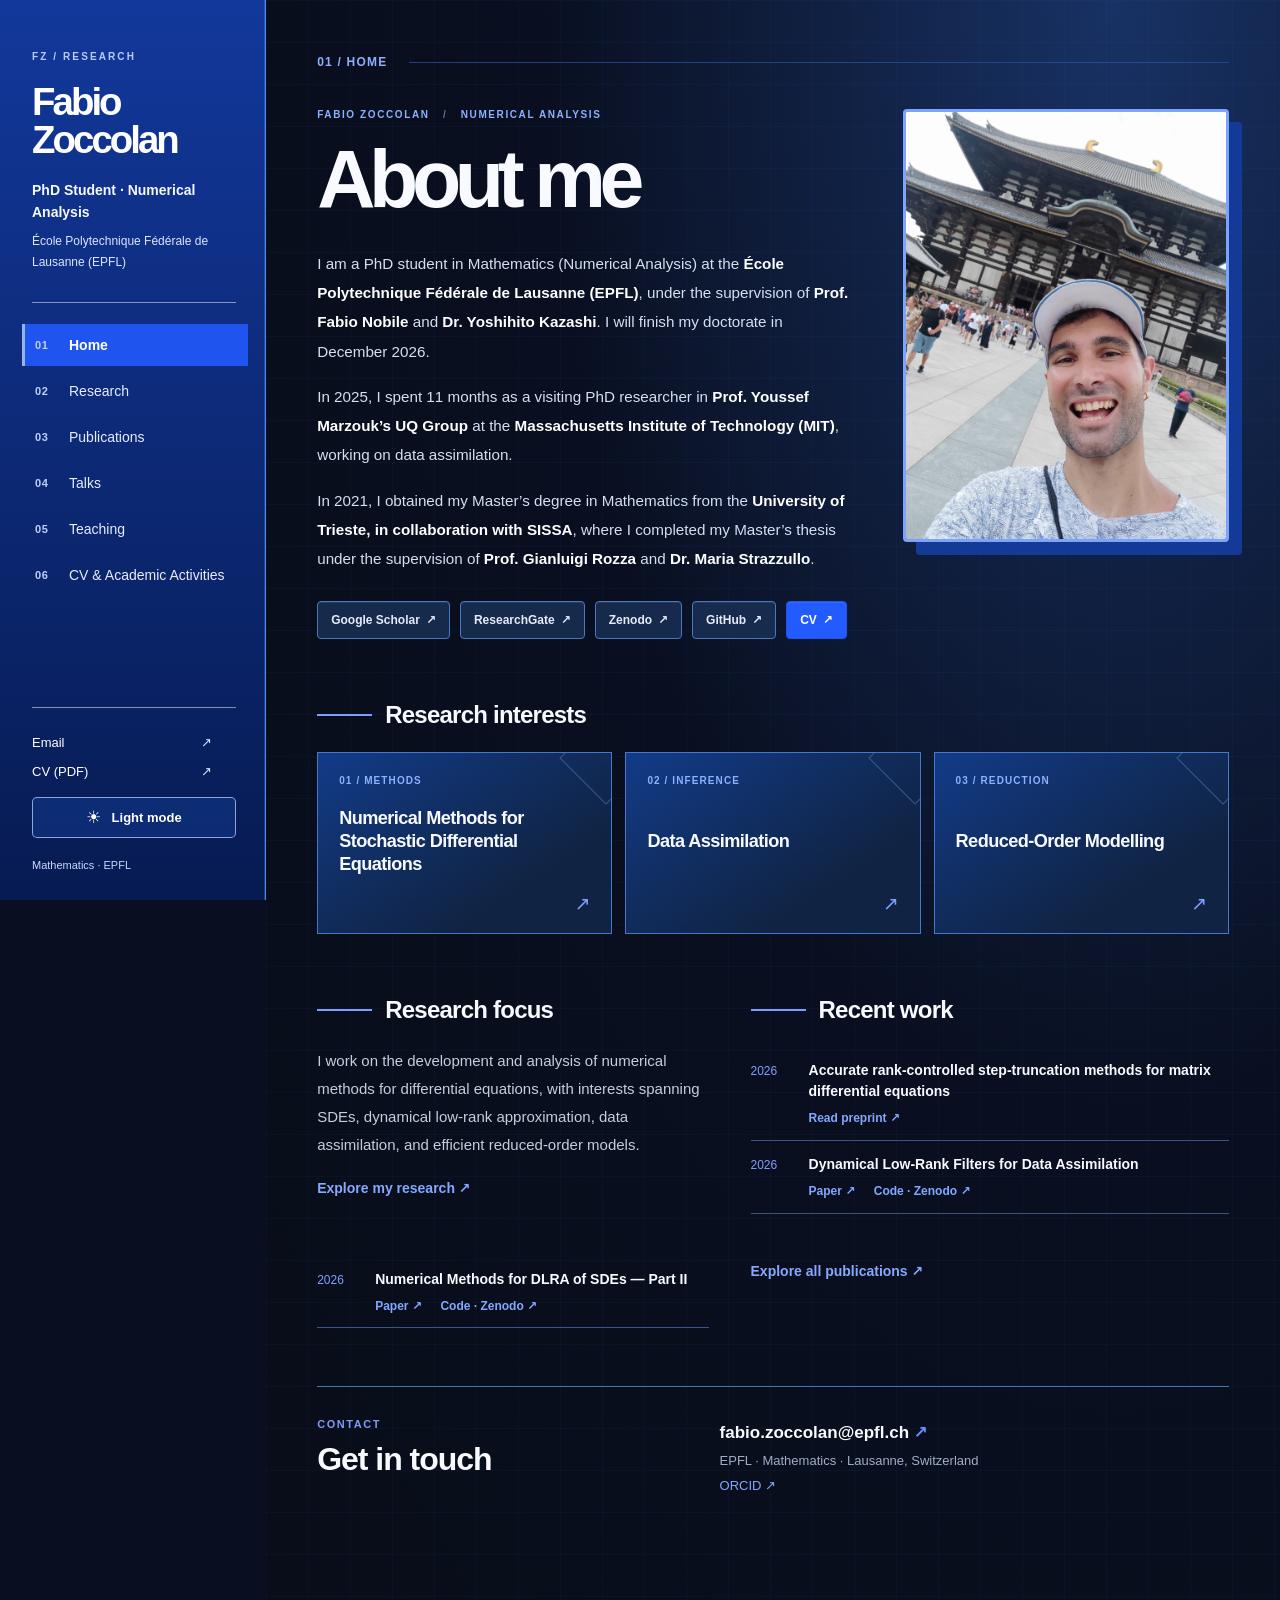
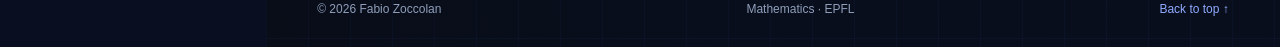
==== index.html @ 36041c0f "Add new publication entry for Numerical Methods" ====
<!DOCTYPE html>
<html lang="en">
<head>
<meta charset="utf-8"/>
<meta content="width=device-width, initial-scale=1" name="viewport"/>
<meta content="dark light" name="color-scheme"/>
<meta content="#2451f4" name="theme-color"/>
<meta content="Fabio Zoccolan is a PhD student in numerical analysis at EPFL. Academic biography, research interests, contact and academic profiles." name="description"/>
<title>Fabio Zoccolan — Academic Website</title>
<link rel="canonical" href="https://fabiozoccolan.github.io/">
<link href="assets/favicon.svg" rel="icon" type="image/svg+xml"/>
<script>
  /* Apply a saved theme before the stylesheet renders to avoid flashing. */
  try {
    document.documentElement.dataset.theme =
      localStorage.getItem('fabio-site-theme') === 'light' ? 'light' : 'dark';
  } catch (error) {
    document.documentElement.dataset.theme = 'dark';
  }
</script>
<link href="styles.css" rel="stylesheet"/>
<script defer="" src="script.js"></script>
</head>
<body data-page="home">
<a class="skip-link" href="#main-content">Skip to content</a>
<div class="mobile-header"><a class="mobile-brand" href="index.html">Fabio Zoccolan</a><button aria-controls="site-sidebar" aria-expanded="false" class="menu-toggle" id="menu-toggle" type="button">Menu <span aria-hidden="true" class="menu-symbol">☰</span></button></div>
<div class="menu-backdrop" hidden="" id="menu-backdrop"></div>
<div class="site-shell">
<aside aria-label="Primary navigation" class="sidebar" id="site-sidebar">
<div class="sidebar-top">
<a class="sidebar-identity" href="index.html"><span class="sidebar-monogram">FZ / RESEARCH</span><strong>Fabio<br/>Zoccolan</strong></a>
<p class="sidebar-role">PhD Student · Numerical Analysis</p>
<p class="sidebar-affiliation">École Polytechnique Fédérale de Lausanne (EPFL)</p>
<div class="sidebar-rule"></div>
<nav aria-label="Website sections" class="site-nav">
<a aria-current="page" class="active" href="index.html"><span>01</span>Home</a>
<a class="" href="research.html"><span>02</span>Research</a>
<a class="" href="publications.html"><span>03</span>Publications</a>
<a class="" href="talks.html"><span>04</span>Talks</a>
<a class="" href="teaching.html"><span>05</span>Teaching</a>
<a class="" href="activities.html"><span>06</span>CV &amp; Academic Activities</a>
</nav>
</div>
<div class="sidebar-bottom">
<div class="sidebar-rule"></div>
<a href="mailto:fabio.zoccolan@epfl.ch">Email <span aria-hidden="true">↗</span></a>
<a href="assets/cv/Fabio_Zoccolan_CV.pdf" rel="noopener" target="_blank">CV (PDF) <span aria-hidden="true">↗</span></a>
<button class="theme-toggle" type="button" aria-label="Switch to light mode" aria-pressed="false">
  <span class="theme-toggle-icon" aria-hidden="true">&#9728;</span>
  <span class="theme-toggle-text">Light mode</span>
</button>
<span class="sidebar-note">Mathematics · EPFL</span>
</div>
</aside>
<main id="main-content">
<!-- HOME: Edit the About me paragraphs and academic links here. -->
<section aria-labelledby="home-title" class="content-section home-section single-page-section" id="home">
<div class="section-tag"><span>01 / HOME</span><span class="tag-rule"></span></div>
<div class="hero-grid">
<div class="hero-text">
<p class="eyebrow">FABIO ZOCCOLAN <span class="eyebrow-divider">/</span> NUMERICAL ANALYSIS</p>
<h1 id="home-title">About me</h1>
<div class="bio">
<p>I am a PhD student in Mathematics (Numerical Analysis) at the <strong>École Polytechnique Fédérale de Lausanne (EPFL)</strong>, under the supervision of <strong>Prof. Fabio Nobile</strong> and <strong>Dr. Yoshihito Kazashi</strong>. I will finish my doctorate in December 2026.</p>
<p>In 2025, I spent 11 months as a visiting PhD researcher in <strong>Prof. Youssef Marzouk’s UQ Group</strong> at the <strong>Massachusetts Institute of Technology (MIT)</strong>, working on data assimilation.</p>
<p>In 2021, I obtained my Master’s degree in Mathematics from the <strong>University of Trieste, in collaboration with SISSA</strong>, where I completed my Master’s thesis under the supervision of <strong>Prof. Gianluigi Rozza</strong> and <strong>Dr. Maria Strazzullo</strong>.</p>
</div>
<div aria-label="Academic profiles and CV" class="profile-links">
<a class="profile-link" href="https://scholar.google.com/citations?user=9nad0UoAAAAJ&amp;hl=en&amp;oi=sra" rel="noopener noreferrer" target="_blank">Google Scholar<span aria-hidden="true"> ↗</span></a>
<a class="profile-link" href="https://www.researchgate.net/profile/Fabio-Zoccolan" target="_blank" rel="noopener noreferrer"> ResearchGate <span aria-hidden="true">↗</span></a>
<a class="profile-link" href="https://zenodo.org/search?q=metadata.creators.person_or_org.name%3A%22Zoccolan%2C%20Fabio%22&amp;f=resource_type%3Asoftware&amp;l=list&amp;p=1&amp;s=10&amp;sort=bestmatch" rel="noopener noreferrer" target="_blank">Zenodo<span aria-hidden="true"> ↗</span></a>
<a class="profile-link" href="https://github.com/FabioZoccolan" rel="noopener noreferrer" target="_blank">GitHub <span aria-hidden="true">↗</span></a>
<a class="profile-link cv-link" href="assets/cv/Fabio_Zoccolan_CV.pdf" rel="noopener" target="_blank">CV <span aria-hidden="true">↗</span></a>
</div>
</div>
<figure class="profile-photo">
<img alt="Fabio Zoccolan smiling in front of a Japanese temple. The entire original photograph is shown without cropping." fetchpriority="high" height="2048" src="assets/images/fabio-original-photo.jpeg" width="1536"/>
<figcaption></figcaption>
</figure>
</div>
<div class="home-secondary">
<div class="home-interests">
<div class="mini-heading"><span class="mini-line"></span><h2>Research interests</h2></div>
<div class="interests-grid">
<a class="interest-card" href="research.html#research-sde"><span class="interest-number">01 / METHODS</span><h3>Numerical Methods for Stochastic Differential Equations</h3><span aria-hidden="true" class="interest-arrow">↗</span></a>
<a class="interest-card" href="research.html#research-data"><span class="interest-number">02 / INFERENCE</span><h3>Data Assimilation</h3><span aria-hidden="true" class="interest-arrow">↗</span></a>
<a class="interest-card" href="research.html#research-rom"><span class="interest-number">03 / REDUCTION</span><h3>Reduced-Order Modelling</h3><span aria-hidden="true" class="interest-arrow">↗</span></a>
</div>
</div>
<div class="home-bottom-grid">
<div class="home-feature">
<div class="mini-heading"><span class="mini-line"></span><h2>Research focus</h2></div>
<p>I work on the development and analysis of numerical methods for differential equations, with interests spanning SDEs, dynamical low-rank approximation, data assimilation, and efficient reduced-order models.</p>
<a class="text-action" href="research.html">Explore my research <span aria-hidden="true">↗</span></a>
</div>
<div class="home-feature recent-work">
<div class="mini-heading"><span class="mini-line"></span><h2>Recent work</h2></div>

<div class="recent-entry">
  <span>2026</span>
  <div>
    <strong>
      Accurate rank-controlled step-truncation methods
      for matrix differential equations
    </strong>
    <a class="resource-chip"
       href="https://arxiv.org/abs/2611.29710"
       target="_blank"
       rel="noopener noreferrer">
      Read preprint <span aria-hidden="true">↗</span>
    </a>
  </div>
</div>
<div class="recent-entry"><span>2026</span><div><strong>Dynamical Low-Rank Filters for Data Assimilation</strong><a class="resource-chip" href="https://arxiv.org/abs/2607.27432" rel="noopener noreferrer" target="_blank">Paper <span aria-hidden="true">↗</span></a> <a class="resource-chip" href="https://doi.org/10.5281/zenodo.23342050" rel="noopener noreferrer" target="_blank">Code · Zenodo <span aria-hidden="true">↗</span></a></div></div>
</div>
  
<div class="recent-entry">
  <span>2026</span>
  <div>
    <strong>Numerical Methods for DLRA of SDEs — Part II</strong>
    <a class="resource-chip"
       href="https://arxiv.org/abs/2609.20317"
       target="_blank"
       rel="noopener noreferrer">
      Paper <span aria-hidden="true">↗</span>
    </a>
    <a class="resource-chip"
       href="https://doi.org/10.5281/zenodo.23344557"
       target="_blank"
       rel="noopener noreferrer">
      Code · Zenodo <span aria-hidden="true">↗</span>
    </a>
  </div>
</div>
<a class="text-action" href="publications.html">
  Explore all publications <span aria-hidden="true">↗</span>
</a>
</div>
<div aria-labelledby="contact-title" class="contact-block">
<div><span class="contact-label">CONTACT</span><h2 id="contact-title">Get in touch</h2></div>
<div class="contact-details"><a href="mailto:fabio.zoccolan@epfl.ch">fabio.zoccolan@epfl.ch <span aria-hidden="true">↗</span></a><p>EPFL · Mathematics · Lausanne, Switzerland</p><p class="contact-small"><a href="https://orcid.org/0000-0002-5845-8415" rel="noopener noreferrer" target="_blank">ORCID<span aria-hidden="true"> ↗</span></a></p></div>
</div>
</div>
</section>
<!-- RESEARCH: Three themes, original scientific plots and animation. -->

<!-- PUBLICATIONS:-->

<!-- TALKS: Keep both scheduled 2027 talks in Upcoming Talks. -->

<!-- TEACHING: Exact codes appear before course names. -->

<!-- CV & ACADEMIC ACTIVITIES -->

<footer class="site-footer"><span>© 2026 Fabio Zoccolan</span><span>Mathematics · EPFL</span><a href="#main-content">Back to top ↑</a></footer>
</main>
</div>
<dialog aria-label="Expanded scientific figure" class="image-dialog" id="image-dialog"><div class="dialog-top"><p id="dialog-caption"></p><button aria-label="Close image viewer" id="dialog-close" type="button">Close ✕</button></div><img alt="" id="dialog-image" src=""/></dialog>
</body>
</html>
---- styles.css ----
/* Fabio Zoccolan — Midnight Editorial × Cobalt Sidebar
   All type on the website is upright sans-serif. Photo/plots are not cropped. */
:root {
  --cobalt: #2451f4;
  --cobalt-bright: #6591ff;
  --cobalt-light: #9ab5ff;
  --ink: #0a0d15;
  --panel: #121a28;
  --panel-2: #19243a;
  --text: #f6f8ff;
  --muted: #b3bfd3;
  --secondary: #8e9ab2;
  --rule: #303b53;
  --sidebar-width: 266px;
  --focus: #b3c7ff;
}
*, *::before, *::after { box-sizing: border-box; }
html { scroll-behavior: smooth; }
body {
  margin: 0;
  background: var(--ink);
  color: var(--text);
  font-family: "Inter", "Helvetica Neue", Arial, system-ui, -apple-system, sans-serif;
  font-style: normal;
  font-weight: 400;
  -webkit-font-smoothing: antialiased;
  text-rendering: optimizeLegibility;
}
a { color: inherit; text-decoration: none; }
a:hover { color: #c1d2ff; }
a:focus-visible, button:focus-visible, .science-figure button:focus-visible {
  outline: 3px solid var(--focus); outline-offset: 4px;
}
button { font: inherit; }
img { max-width: 100%; }
strong { font-weight: 650; }
.skip-link {
  position: fixed; z-index: 200; left: 14px; top: -80px;
  padding: 12px 16px; background: white; color: #10162d;
}
.skip-link:focus { top: 14px; }
.mobile-header, .menu-backdrop { display: none; }
.site-shell { display: grid; grid-template-columns: var(--sidebar-width) minmax(0, 1fr); min-height: 100vh; }
.sidebar {
  position: sticky; top: 0; height: 100vh; min-height: 680px;
  background: linear-gradient(156deg, #2759fb 0%, #1744e6 58%, #103ed9 100%);
  padding: 46px 29px 29px;
  display: flex; flex-direction: column; justify-content: space-between;
  box-shadow: inset -1px 0 rgba(255,255,255,.13);
  z-index: 30;
}
.sidebar-identity { display: block; color: white; }
.sidebar-identity:hover { color: white; }
.sidebar-monogram { color: #b8c9ff; font-size: 10px; letter-spacing: .21em; font-weight: 740; }
.sidebar-identity strong { display: block; margin-top: 19px; font-size: clamp(34px, 3.0vw, 45px); line-height: .99; font-weight: 760; letter-spacing: -.058em; }
.name-period { color: #bdd0ff; }
.sidebar-role { font-size: 14px; font-weight: 620; margin: 20px 0 7px; line-height: 1.6; }
.sidebar-affiliation { font-size: 12px; line-height: 1.75; color: #dce6ff; margin: 0; }
.sidebar-rule { height: 1px; background: rgba(255,255,255,.5); margin-top: 29px; margin-bottom: 21px; }
.site-nav { display: grid; gap: 4px; }
.site-nav a {
  display: flex; align-items: center; gap: 15px;
  padding: 13px 0 13px 10px; margin-left: -10px;
  font-size: 14px; font-weight: 510;
  color: #e8edff; border-left: 3px solid transparent;
  transition: background-color .18s, border-color .18s;
}
.site-nav a span { color: #c1ceff; font-size: 11px; font-weight: 690; letter-spacing: .05em; min-width: 19px; }
.site-nav a:hover { background: rgba(255,255,255,.09); color: white; }
.site-nav a.active { border-left-color: white; font-weight: 740; color: white; }
.sidebar-bottom { margin-top: 24px; font-size: 13px; }
.sidebar-bottom .sidebar-rule { margin-bottom: 20px; }
.sidebar-bottom a { color: white; padding: 7px 0; display: flex; justify-content: space-between; align-items: center; max-width: 180px; }
.sidebar-bottom a:hover { text-decoration: underline; }
.sidebar-bottom a span { color: #d7e2ff; }
.sidebar-note { display: block; margin-top: 21px; font-size: 11px; color: #c9d8ff; }
#main-content {
  padding: 0 clamp(24px, 4.0vw, 76px);
  min-width: 0; max-width: 1550px;
  width: 100%; margin: 0 auto;
  background: radial-gradient(circle at 99% 0, #14203a 0, rgba(10,13,21,0) 700px), var(--ink);
}
.content-section { padding: 55px 0 84px; border-bottom: 1px solid #334056; scroll-margin-top: 22px; }
.content-section:not(.home-section) { padding-top: 67px; }
.section-tag { display: flex; align-items: center; gap: 22px; margin-bottom: 40px; color: var(--cobalt-bright); font-size: 12px; letter-spacing: .1em; font-weight: 760; white-space: nowrap; }
.tag-rule, .soft-line { height: 1px; min-width: 10px; flex: 1; background: #61708f; opacity: .7; }
.eyebrow { color: #99b1ff; font-weight: 800; font-size: 10px; letter-spacing: .16em; margin: 0 0 18px; }
.eyebrow-divider { color: #68748d; margin: 0 9px; }
h1, h2, h3, h4, p { margin-top: 0; }
h1, h2, h3, h4 { letter-spacing: -.032em; }
h1 { font-size: clamp(53px, 5.8vw, 82px); line-height: 1.04; letter-spacing: -.066em; font-weight: 770; margin: 0 0 27px; }
.headline-dot { color: #6d94ff; }
.hero-grid { display: grid; grid-template-columns: minmax(0,1.18fr) minmax(235px,.72fr); gap: clamp(28px,4vw,75px); align-items: start; }
.hero-text { min-width: 0; }
.bio { max-width: 720px; }
.bio p { color: #d5dce9; font-size: clamp(14px,1.19vw,16px); line-height: 1.91; margin-bottom: 16px; }
.bio strong { color: #f8f9fc; }
.profile-links { display: flex; gap: 10px; flex-wrap: wrap; margin-top: 28px; }
.profile-link {
  display: inline-flex; gap: 6px; align-items: center; justify-content: center;
  border: 1px solid #506895; min-height: 38px; padding: 9px 13px;
  background: #151e31; color: #e6eafb; border-radius: 4px;
  font-size: 12px; font-weight: 680; white-space: nowrap;
  transition: border-color .2s, background-color .2s;
}
a.profile-link:hover { background: #243b6a; border-color: #8ba9ff; color: white; }
.profile-link.cv-link { background: #2451f4; border-color: #2451f4; color: white; }
.profile-link.cv-link:hover { background: #3564fc; }
.pending-link { opacity: .72; cursor: default; }
.pending-link small { font-size: 10px; font-weight: 420; color: #b0bfdc; }
.profile-photo { margin: 0; width: 100%; max-width: 455px; justify-self: end; }
.profile-photo img { display: block; width: 100%; height: auto; object-fit: contain; border: 1px solid #52638a; border-radius: 4px; }
.profile-photo figcaption { color: #8190ae; padding: 10px 1px 0; font-size: 11px; letter-spacing: .09em; text-transform: uppercase; }
.home-secondary { margin-top: 62px; }
.mini-heading { display: flex; gap: 13px; align-items: center; margin-bottom: 23px; }
.mini-heading h2 { margin: 0; font-size: 24px; font-weight: 740; }
.mini-line { background: #5784ff; width: 29px; height: 3px; flex: none; }
.interests-grid { display: grid; grid-template-columns: repeat(3,minmax(0,1fr)); gap: 13px; }
.interest-card {
  display: flex; flex-direction: column; justify-content: space-between; min-height: 174px;
  padding: 22px 21px 18px; border: 1px solid #364b70; border-radius: 5px;
  background: linear-gradient(143deg,#1b2942 0%,#131c2e 100%);
  transition: transform .2s, border-color .2s, background-color .2s;
}
.interest-card:hover { border-color: #7499ff; transform: translateY(-2px); color: white; }
.interest-number { color: #7fa3ff; font-weight: 780; font-size: 10px; letter-spacing: .11em; }
.interest-card h3 { font-size: clamp(16px,1.42vw,21px); line-height: 1.27; margin: 17px 0 13px; font-weight: 740; }
.interest-arrow { align-self: flex-end; color: #7ea1ff; font-size: 19px; }
.home-bottom-grid { display: grid; grid-template-columns: minmax(0,.9fr) minmax(0,1.1fr); gap: 42px; margin-top: 62px; }
.home-feature p { color: #c5cede; line-height: 1.85; font-size: 15px; }
.text-action { color: #87a8ff; font-weight: 700; font-size: 14px; display: inline-block; margin-top: 7px; }
.text-action:hover { color: #bdcdff; }
.recent-entry { border-bottom: 1px solid #303c54; padding: 13px 0; display: grid; gap: 16px; grid-template-columns: 42px minmax(0,1fr); }
.recent-entry:first-of-type { padding-top: 1px; }
.recent-entry>span { color: #819fff; font-size: 12px; margin-top: 4px; }
.recent-entry strong { font-size: 14px; line-height: 1.5; display: block; font-weight: 650; }
.resource-chip { font-size: 12px; display: inline-block; color: #83a8ff; font-weight: 650; margin: 9px 14px 0 0; line-height: 1.3; }
.resource-chip:hover { color: #c7d7ff; text-decoration: underline; }
.contact-block { margin-top: 58px; border-top: 1px solid #5b6983; padding-top: 27px; display: grid; grid-template-columns: .85fr 1.15fr; gap: 26px; }
.contact-label { color: #7d9cfa; font-weight: 750; letter-spacing: .14em; font-size: 11px; }
.contact-block h2 { font-size: 32px; margin: 9px 0; font-weight: 740; }
.contact-details { padding-top: 8px; }
.contact-details>a { font-size: 17px; font-weight: 650; }
.contact-details>a span { color: var(--cobalt-bright); }
.contact-details p { font-size: 13px; color: #9faec7; margin: 10px 0 0; }
.contact-small a { color: #83a8ff; }
.section-headline { font-size: clamp(46px,4.9vw,72px); line-height: 1.06; font-weight: 775; margin: 0 0 19px; }
.section-lede { max-width: 765px; font-size: 16px; line-height: 1.77; color: #b8c4d6; margin-bottom: 44px; }
.research-theme { border-top: 1px solid #46536c; padding: 39px 0 49px; scroll-margin-top: 28px; }
.research-theme:first-of-type { border-top: 0; }
.theme-heading { display: grid; grid-template-columns: 55px minmax(0,1fr); align-items: start; gap: 12px; }
.theme-index { font-weight: 790; font-size: 34px; letter-spacing: -.06em; color: #7395ff; line-height: 1; }
.theme-kicker { color: #7098ff; letter-spacing: .14em; font-size: 10px; font-weight: 750; margin: 0 0 8px; }
.theme-heading h3 { font-size: clamp(24px,2.7vw,36px); line-height: 1.17; font-weight: 740; margin: 0; max-width: 920px; }
.theme-body { max-width: 860px; margin: 22px 0 29px 67px; }
.theme-body p { font-size: 15px; line-height: 1.92; color: #c1cad9; margin-bottom: 13px; }
.media-section-title { display: flex; align-items: center; gap: 15px; margin: 31px 0 18px; font-size: 10px; letter-spacing: .11em; color: #84a2ef; font-weight: 790; }
.media-section-title span:last-child { flex: none; color: #7d8aa3; }
.media-section-title.media-gap { margin-top: 38px; }
.media-intro { color: #a9b9d1; font-size: 13px; line-height: 1.65; max-width: 825px; margin: 0 0 20px; }
.figure-grid { display: grid; gap: 14px; align-items: start; }
.figure-grid.grid-two { grid-template-columns: repeat(2,minmax(0,1fr)); }
.figure-grid.grid-four { grid-template-columns: repeat(4,minmax(0,1fr)); gap: 12px; }
.science-figure { margin: 0; min-width: 0; }
.figure-open {
  display: block; position: relative; width: 100%; min-width: 0; padding: 0; border: 1px solid #586785; border-radius: 4px;
  overflow: hidden; background: #fff; cursor: zoom-in;
}
.figure-open img { display: block; width: 100%; aspect-ratio: 1.29 / 1; height: auto; object-fit: contain; background: #fff; }
.expand-hint { position: absolute; bottom: 0; left: 0; right: 0; padding: 11px 13px; text-align: right; color: white; background: linear-gradient(transparent,rgba(0,0,0,.66)); font-size: 12px; font-weight: 680; opacity: 0; transition: opacity .2s; }
.figure-open:hover .expand-hint,.figure-open:focus-visible .expand-hint { opacity: 1; }
.science-figure figcaption { padding: 12px 0 0; display: grid; gap: 6px; }
.science-figure figcaption strong { font-size: 13px; font-weight: 730; line-height: 1.4; }
.science-figure figcaption span { font-size: 12px; line-height: 1.54; color: #99a8c0; }
.grid-four .science-figure figcaption strong { font-size: 12px; }
.grid-four .science-figure figcaption span { font-size: 11px; }
.animation-figure { margin: 0; max-width: 865px; }
.animation-figure img { display: block; width: 100%; height: auto; object-fit: contain; background: white; border: 1px solid #586785; border-radius: 4px; }
.animation-figure figcaption { display: grid; gap: 6px; margin-top: 12px; }
.animation-figure figcaption strong { font-size: 14px; }
.animation-figure figcaption span { font-size: 12px; color: #a3b2cb; }
.associated-work { padding: 21px 0 0; margin-top: 30px; border-top: 1px solid #323f58; }
.associated-work>p { font-size: 10px; color: #7296ff; font-weight: 800; letter-spacing: .14em; margin-bottom: 4px; }
.resource-row { display: flex; flex-wrap: wrap; column-gap: 0; row-gap: 2px; }
.publication-group,.activity-group { margin: 47px 0 54px; }
.group-heading { display: flex; justify-content: space-between; align-items: baseline; gap: 16px; border-bottom: 1px solid #65718b; padding-bottom: 14px; margin-bottom: 5px; }
.group-heading h3 { font-size: 27px; margin: 0; letter-spacing: -.045em; font-weight: 750; }
.group-heading>span { font-size: 10px; font-weight: 760; color: #7598ff; letter-spacing: .12em; white-space: nowrap; }
.publication-item { display: grid; grid-template-columns: 68px minmax(0,1fr); gap: 20px; border-bottom: 1px solid #303c52; padding: 24px 0 25px; }
.publication-year { color: #83a3ff; font-size: 13px; font-weight: 760; padding-top: 3px; }
.publication-copy h4 { font-size: clamp(16px,1.35vw,19px); line-height: 1.42; letter-spacing: -.016em; font-weight: 680; margin: 0 0 8px; }
.publication-copy p { margin: 0 0 6px; font-size: 13px; line-height: 1.65; }
.publication-authors { color: #c1cad9; }
.publication-venue { color: #8e9eb6; font-style: normal; }
.bibliography-download { margin-top: 8px; }
.talk-list { padding: 0; }
.talk-item { display: grid; grid-template-columns: 82px minmax(0,1fr); padding: 22px 0 26px; border-bottom: 1px solid #303b52; gap: 20px; }
.talk-date { padding-top: 2px; display: grid; justify-items: start; gap: 3px; }
.talk-date span { color: #779aff; font-size: 13px; font-weight: 770; }
.talk-date strong { color: #e0e6f5; font-size: 13px; }
.talk-label { text-transform: uppercase; letter-spacing: .11em; color: #7398ff; font-size: 10px; font-weight: 770; margin-bottom: 7px; }
.talk-details h4 { font-size: clamp(16px,1.5vw,20px); font-weight: 710; letter-spacing: -.02em; line-height: 1.4; margin: 0 0 6px; }
.talk-details>p { color: #aebbd0; line-height: 1.58; font-size: 13px; margin: 0; }
.dot-separator { color: #6c89bc; margin: 0 4px; }
.year-group { margin-top: 29px; }
.year-heading { color: #88a5ff; font-weight: 750; font-size: 22px; margin: 0 0 4px; }
.teaching-row { display: grid; grid-template-columns: 125px minmax(0,1fr); gap: 24px; padding: 20px 0; border-bottom: 1px solid #303c52; }
.date-column { color: #80a0ff; font-size: 13px; font-weight: 750; line-height: 1.55; }
.teaching-courses p { color: #f2f5fc; font-size: 15px; line-height: 1.5; font-weight: 580; margin: 0 0 9px; }
.teaching-courses p:last-child { margin-bottom: 0; }
.student-row { display: grid; grid-template-columns: minmax(0,1fr) 145px; gap: 24px; padding: 22px 0; border-bottom: 1px solid #303c52; }
.student-row h4,.activity-row h4 { margin: 0 0 6px; font-size: 16px; font-weight: 720; line-height: 1.45; }
.student-row p,.activity-row p { font-size: 13px; line-height: 1.7; color: #b9c5d8; margin: 0 0 5px; }
.student-type { color: #8da8ff; text-align: right; font-size: 12px; font-weight: 630; }
.student-type .resource-chip { margin-right: 0; }
.subtle-text { color: #8b9bb2; font-size: 12px; }
.activity-row { display: grid; grid-template-columns: 120px minmax(0,1fr); gap: 20px; padding: 23px 0; border-bottom: 1px solid #303c52; }
.activity-row>.date-column { font-size: 12px; }
.activity-row .resource-chip { margin-top: 7px; }
.site-footer { display: flex; justify-content: space-between; gap: 15px; flex-wrap: wrap; padding: 25px 0 31px; color: #8f9eba; font-size: 12px; }
.site-footer a { color: #90aaff; }
.image-dialog { width: min(96vw,1380px); max-height: 94vh; border: 1px solid #50648e; border-radius: 6px; padding: 0; background: #101725; color: white; box-shadow: 0 20px 90px rgba(0,0,0,.8); }
.image-dialog::backdrop { background: rgba(0,0,0,.88); }
.dialog-top { display: flex; justify-content: space-between; align-items: center; gap: 20px; padding: 11px 18px; border-bottom: 1px solid #364461; }
.dialog-top p { font-size: 13px; font-weight: 690; margin: 0; }
.dialog-top button { color: white; background: #2451f4; border: 0; padding: 10px 14px; cursor: pointer; border-radius: 3px; }
.image-dialog img { display: block; width: auto; height: auto; max-width: min(94vw,1340px); max-height: calc(94vh - 80px); margin: 12px auto; object-fit: contain; background: white; }
@media (max-width: 1190px) {
  :root { --sidebar-width: 237px; }
  .sidebar { padding: 37px 20px 23px; }
  #main-content { padding: 0 clamp(24px,3.7vw,48px); }
  .hero-grid { gap: 27px; grid-template-columns: minmax(0,1.2fr) minmax(220px,.75fr); }
  .sidebar-identity strong { font-size: 37px; }
  .profile-link { padding: 9px 10px; }
}
@media (max-width: 920px) {
  .mobile-header { display: flex; position: sticky; top: 0; z-index: 60; background: #2050ed; color: white; height: 64px; align-items: center; justify-content: space-between; padding: 0 22px; box-shadow: 0 1px 18px rgba(0,0,0,.3); }
  .mobile-brand { color: white; font-size: 21px; font-weight: 760; letter-spacing: -.06em; }
  .mobile-brand span { color: #b9cbff; }
  .menu-toggle { background: transparent; color: white; border: 1px solid rgba(255,255,255,.5); border-radius: 4px; padding: 9px 12px; cursor: pointer; font-size: 13px; }
  .menu-symbol { margin-left: 10px; }
  .site-shell { display: block; }
  .sidebar { position: fixed; left: 0; top: 64px; bottom: 0; height: calc(100dvh - 64px); width: min(320px,85vw); min-height: 0; overflow: auto; transform: translateX(-105%); transition: transform .24s ease; z-index: 70; padding: 28px; }
  body.menu-open .sidebar { transform: translateX(0); }
  .menu-backdrop { position: fixed; z-index: 65; inset: 64px 0 0; background: rgba(0,0,0,.7); }
  body.menu-open .menu-backdrop { display: block; }
  #main-content { padding: 0 clamp(18px,5vw,45px); }
  .content-section { scroll-margin-top: 76px; }
  .research-theme { scroll-margin-top: 80px; }
  .home-section { padding-top: 42px; }
  .hero-grid { grid-template-columns: minmax(0,1.35fr) minmax(220px,.75fr); }
}
@media (max-width: 690px) {
  .section-tag { margin-bottom: 29px; }
  .hero-grid { grid-template-columns: 1fr; }
  .hero-text { order: 1; }
  .profile-photo { order: 2; justify-self: start; width: min(100%,420px); }
  .bio p { font-size: 15px; }
  h1 { font-size: 58px; }
  .home-secondary { margin-top: 45px; }
  .interests-grid { grid-template-columns: 1fr; }
  .interest-card { min-height: 120px; }
  .home-bottom-grid { grid-template-columns: 1fr; gap: 34px; }
  .contact-block { grid-template-columns: 1fr; gap: 4px; }
  .content-section:not(.home-section) { padding-top: 57px; }
  .figure-grid.grid-two { grid-template-columns: 1fr; }
  .figure-grid.grid-four { grid-template-columns: repeat(2,minmax(0,1fr)); }
  .theme-heading { grid-template-columns: 38px 1fr; gap: 10px; }
  .theme-index { font-size: 26px; }
  .theme-heading h3 { font-size: 26px; }
  .theme-body { margin-left: 0; }
  .media-section-title { font-size: 9px; gap: 9px; }
  .publication-item { grid-template-columns: 47px 1fr; gap: 12px; }
  .group-heading h3 { font-size: 24px; }
  .talk-item { grid-template-columns: 55px 1fr; gap: 13px; }
  .teaching-row,.activity-row { grid-template-columns: 1fr; gap: 5px; }
  .student-row { grid-template-columns: 1fr; gap: 10px; }
  .student-type { text-align: left; }
}
@media (max-width: 430px) {
  #main-content { padding: 0 18px; }
  .profile-links { gap: 7px; }
  .profile-link { padding: 9px 9px; }
  .figure-grid.grid-four { grid-template-columns: 1fr; }
  .section-headline { font-size: 44px; }
  .group-heading { align-items: start; }
  .group-heading>span { font-size: 9px; }
  .talk-details h4 { font-size: 16px; }
}
@media (prefers-reduced-motion: reduce) {
  *, *::before, *::after { scroll-behavior: auto !important; transition-duration: 0.01ms !important; animation-duration: 0.01ms !important; }
}
@media print {
  .sidebar,.mobile-header,.menu-backdrop,.image-dialog { display: none !important; }
  .site-shell { display: block; }
  #main-content { padding: 0 20px; background: white; color: black; }
  .content-section { break-inside: avoid-page; }
}

/* Multi-page navigation: research sections remain together on research.html. */
.single-page-section { min-height: calc(100vh - 90px); border-bottom: 0; }
.research-jumpnav { display: flex; flex-wrap: wrap; gap: 10px; margin: 28px 0 35px; }
.research-jumpnav a { display: inline-block; padding: 10px 14px; font-size: 12px; font-weight: 690; line-height: 1.4; border: 1px solid #506995; border-radius: 4px; color: #e8edff; background: #182238; transition: background-color .18s, border-color .18s; }
.research-jumpnav a:hover { color: white; border-color: #a4bdff; background: #2451f4; }
@media (max-width: 690px) { .research-jumpnav { margin: 22px 0 26px; gap: 8px; } .research-jumpnav a { padding: 9px 11px; } }


/* 02 / Cobalt Blueprint — engineered grids, highlighted research */
:root{--cobalt:#2055ff;--ink:#090f20;--panel:#121f39;--panel-2:#192e55;--text:#f8faff;--muted:#c8d4e9;--rule:#355581;}
.sidebar{background:linear-gradient(180deg,#12389b 0%,#071b52 100%);border-right:1px solid #4589ff;padding-left:32px;}
.sidebar-identity strong{font-weight:820;letter-spacing:-.077em}.site-nav a.active{background:#1f54ef;border-left-color:#93b5ff;margin-right:-12px;padding-right:12px}
#main-content{background:linear-gradient(90deg,rgba(56,102,231,.05) 1px,transparent 1px) 0 0/42px 42px,linear-gradient(rgba(56,102,231,.055) 1px,transparent 1px) 0 0/42px 42px,radial-gradient(ellipse at 84% 0, #183265 0%, #090f20 48%,#080d18 100%);}
h1{font-weight:860;letter-spacing:-.079em;font-size:clamp(60px,6.3vw,90px)}
.section-tag{color:#8eaeff}.tag-rule{background:#2b559e}.eyebrow,.interest-number{color:#8cb1ff}
.bio p{color:#d5dff0;line-height:1.92}.bio strong{color:#fff}
.profile-photo img{border:3px solid #7ba4ff;box-shadow:13px 13px 0px #123a98;filter:saturate(.98)}.profile-photo figcaption{color:#8aa6d3}
.profile-link{background:rgba(27,51,91,.75);border-color:#4a78bd;box-shadow:inset 0 1px rgba(255,255,255,.08)}.profile-link.cv-link{background:#225bff}
.mini-line{height:2px;width:55px;background:#7aa0ff}
.interest-card{background:linear-gradient(147deg,#123b88,#102342 73%);border:1px solid #4378ce;border-radius:0;min-height:182px;position:relative;overflow:hidden}
.interest-card:after{content:"";width:66px;height:66px;border:1px solid #5d89c6;position:absolute;right:-28px;top:-28px;transform:rotate(45deg);opacity:.5}
.interest-card h3{font-size:clamp(16px,1.42vw,21px)}
.contact-block{border-color:#4876b4}.recent-entry{border-color:#385587}


/* Theme toggle: the dark palette is Cobalt Blueprint B. */
:root { color-scheme: dark; }
html[data-theme="light"] { color-scheme: light; }
.theme-toggle {
  display: flex; align-items: center; justify-content: center; gap: 10px;
  width: 100%; margin: 11px 0 7px; padding: 11px 13px;
  border: 1px solid rgba(188, 210, 255, .74); border-radius: 5px;
  background: rgba(21, 65, 156, .42); color: white;
  font-size: 13px; font-weight: 680; cursor: pointer;
  transition: background .18s, border-color .18s;
}
.theme-toggle:hover { background: rgba(48, 103, 225, .65); border-color: white; }
.theme-toggle:focus-visible { outline: 3px solid white; outline-offset: 3px; }
.theme-toggle-icon { font-size: 17px; line-height: 1; }

/* Copy citation buttons sit alongside paper/DOI/software links. */
.bibtex-copy {
  display: inline-flex; align-items: center; gap: 5px;
  min-height: 28px; margin: 6px 8px 0 0; padding: 4px 10px;
  color: #dce8ff; background: rgba(36,81,244,.16);
  border: 1px solid #587dbe; border-radius: 4px;
  font-size: 12px; line-height: 1.3; font-weight: 680;
  cursor: pointer;
}
.bibtex-copy:hover { color: white; background: #2759d6; border-color: #9cbbff; }
.bibtex-copy.copied { border-color: #9bb9ff; color: white; }
.bibtex-copy:disabled { cursor: default; opacity: .9; }
.copy-symbol { font-size: 15px; line-height: 1; }

/* Keep sidebar identity and role readable in both themes. */
.sidebar-role { color: #f6f9ff; }

/* Light mode: keep the cobalt sidebar; lighten the content surface and text. */
html[data-theme="light"] {
  --cobalt: #2552d7;
  --cobalt-bright: #2456bb;
  --cobalt-light: #1e4eaf;
  --ink: #f7f9fd;
  --panel: #eef3fc;
  --panel-2: #e7eef9;
  --text: #172743;
  --muted: #53647d;
  --secondary: #61738c;
  --rule: #c5d2e4;
  --focus: #2157d8;
}
html[data-theme="light"] #main-content {
  background:
    linear-gradient(90deg,rgba(38,83,169,.035) 1px,transparent 1px) 0 0/42px 42px,
    linear-gradient(rgba(38,83,169,.035) 1px,transparent 1px) 0 0/42px 42px,
    radial-gradient(ellipse at 86% 0,#e5efff 0%,#f7f9fd 54%,#fff 100%);
}
html[data-theme="light"] #main-content a:hover { color: #1848b1; }
html[data-theme="light"] .content-section { border-bottom-color: #cdd8ea; }
html[data-theme="light"] .section-tag,
html[data-theme="light"] .eyebrow,
html[data-theme="light"] .interest-number,
html[data-theme="light"] .theme-kicker,
html[data-theme="light"] .group-heading>span,
html[data-theme="light"] .associated-work>p,
html[data-theme="light"] .contact-label,
html[data-theme="light"] .talk-label,
html[data-theme="light"] .year-heading,
html[data-theme="light"] .date-column,
html[data-theme="light"] .publication-year,
html[data-theme="light"] .talk-date span,
html[data-theme="light"] .student-type,
html[data-theme="light"] .theme-index,
html[data-theme="light"] .recent-entry>span { color: #2453bb; }
html[data-theme="light"] .tag-rule,
html[data-theme="light"] .soft-line { background: #aebed7; }
html[data-theme="light"] .eyebrow-divider { color: #7789a5; }
html[data-theme="light"] .bio p { color: #3d4d67; }
html[data-theme="light"] .bio strong { color: #192b48; }
html[data-theme="light"] .profile-link {
  color: #1e437f; background: rgba(255,255,255,.88); border-color: #b9cbe5;
  box-shadow: 0 2px 6px rgba(28,68,138,.06);
}
html[data-theme="light"] a.profile-link:hover { background: #e4edff; border-color: #7396dc; color: #143e9b; }
html[data-theme="light"] .profile-link.cv-link { background: #2552dc; border-color: #2552dc; color: white; }
html[data-theme="light"] a.profile-link.cv-link:hover { background: #1945bd; color: white; }
html[data-theme="light"] .profile-photo img { border-color: #4c74bd; box-shadow: 13px 13px 0 #d3e2ff; }
html[data-theme="light"] .profile-photo figcaption { color: #576d8c; }
html[data-theme="light"] .mini-line { background: #3261d5; }
html[data-theme="light"] .interest-card {
  color: #162b4e; background: linear-gradient(145deg,#ffffff,#e7efff);
  border-color: #a9c1e9; box-shadow: 0 5px 18px rgba(44,80,155,.045);
}
html[data-theme="light"] .interest-card:after { border-color: #8ba9dd; }
html[data-theme="light"] .interest-card:hover { border-color: #3468d7; color: #173569; }
html[data-theme="light"] .interest-arrow { color: #2455c0; }
html[data-theme="light"] .home-feature p,
html[data-theme="light"] .theme-body p,
html[data-theme="light"] .publication-authors,
html[data-theme="light"] .student-row p,
html[data-theme="light"] .activity-row p,
html[data-theme="light"] .talk-details>p { color: #44536b; }
html[data-theme="light"] .recent-entry,
html[data-theme="light"] .publication-item,
html[data-theme="light"] .talk-item,
html[data-theme="light"] .teaching-row,
html[data-theme="light"] .student-row,
html[data-theme="light"] .activity-row { border-bottom-color: #d0dbeb; }
html[data-theme="light"] .text-action,
html[data-theme="light"] .resource-chip,
html[data-theme="light"] .contact-small a,
html[data-theme="light"] .site-footer a { color: #2255bb; }
html[data-theme="light"] .resource-chip:hover { color: #123d98; }
html[data-theme="light"] .contact-block,
html[data-theme="light"] .research-theme { border-color: #c3d0e4; }
html[data-theme="light"] .contact-details p,
html[data-theme="light"] .science-figure figcaption span,
html[data-theme="light"] .animation-figure figcaption span,
html[data-theme="light"] .publication-venue,
html[data-theme="light"] .subtle-text,
html[data-theme="light"] .media-intro { color: #5a6b85; }
html[data-theme="light"] .section-lede { color: #53637c; }
html[data-theme="light"] .media-section-title { color: #2b56a5; }
html[data-theme="light"] .media-section-title span:last-child { color: #667794; }
html[data-theme="light"] .figure-open,
html[data-theme="light"] .animation-figure img { border-color: #b1c5e2; }
html[data-theme="light"] .associated-work { border-color: #c6d4e8; }
html[data-theme="light"] .group-heading { border-bottom-color: #afc0da; }
html[data-theme="light"] .talk-date strong,
html[data-theme="light"] .teaching-courses p { color: #203250; }
html[data-theme="light"] .dot-separator { color: #6d86b4; }
html[data-theme="light"] .site-footer { color: #6b7c95; }
html[data-theme="light"] .research-jumpnav a {
  background: #e7eefb; border-color: #b3c6e5; color: #244576;
}
html[data-theme="light"] .research-jumpnav a:hover { color: white; border-color: #2455c7; background: #2455c7; }
html[data-theme="light"] .bibtex-copy {
  color: #204b9b; background: #e9f0ff; border-color: #abc1e8;
}
html[data-theme="light"] .bibtex-copy:hover,
html[data-theme="light"] .bibtex-copy.copied { color: white; background: #2453c3; border-color: #2453c3; }
html[data-theme="light"] .image-dialog { background: #fbfcff; color: #1c2943; border-color: #b0c5df; }
html[data-theme="light"] .dialog-top { border-color: #ccd9ec; }
html[data-theme="light"] .image-dialog::backdrop { background: rgba(13,30,68,.72); }
@media print { .theme-toggle { display:none !important; } }
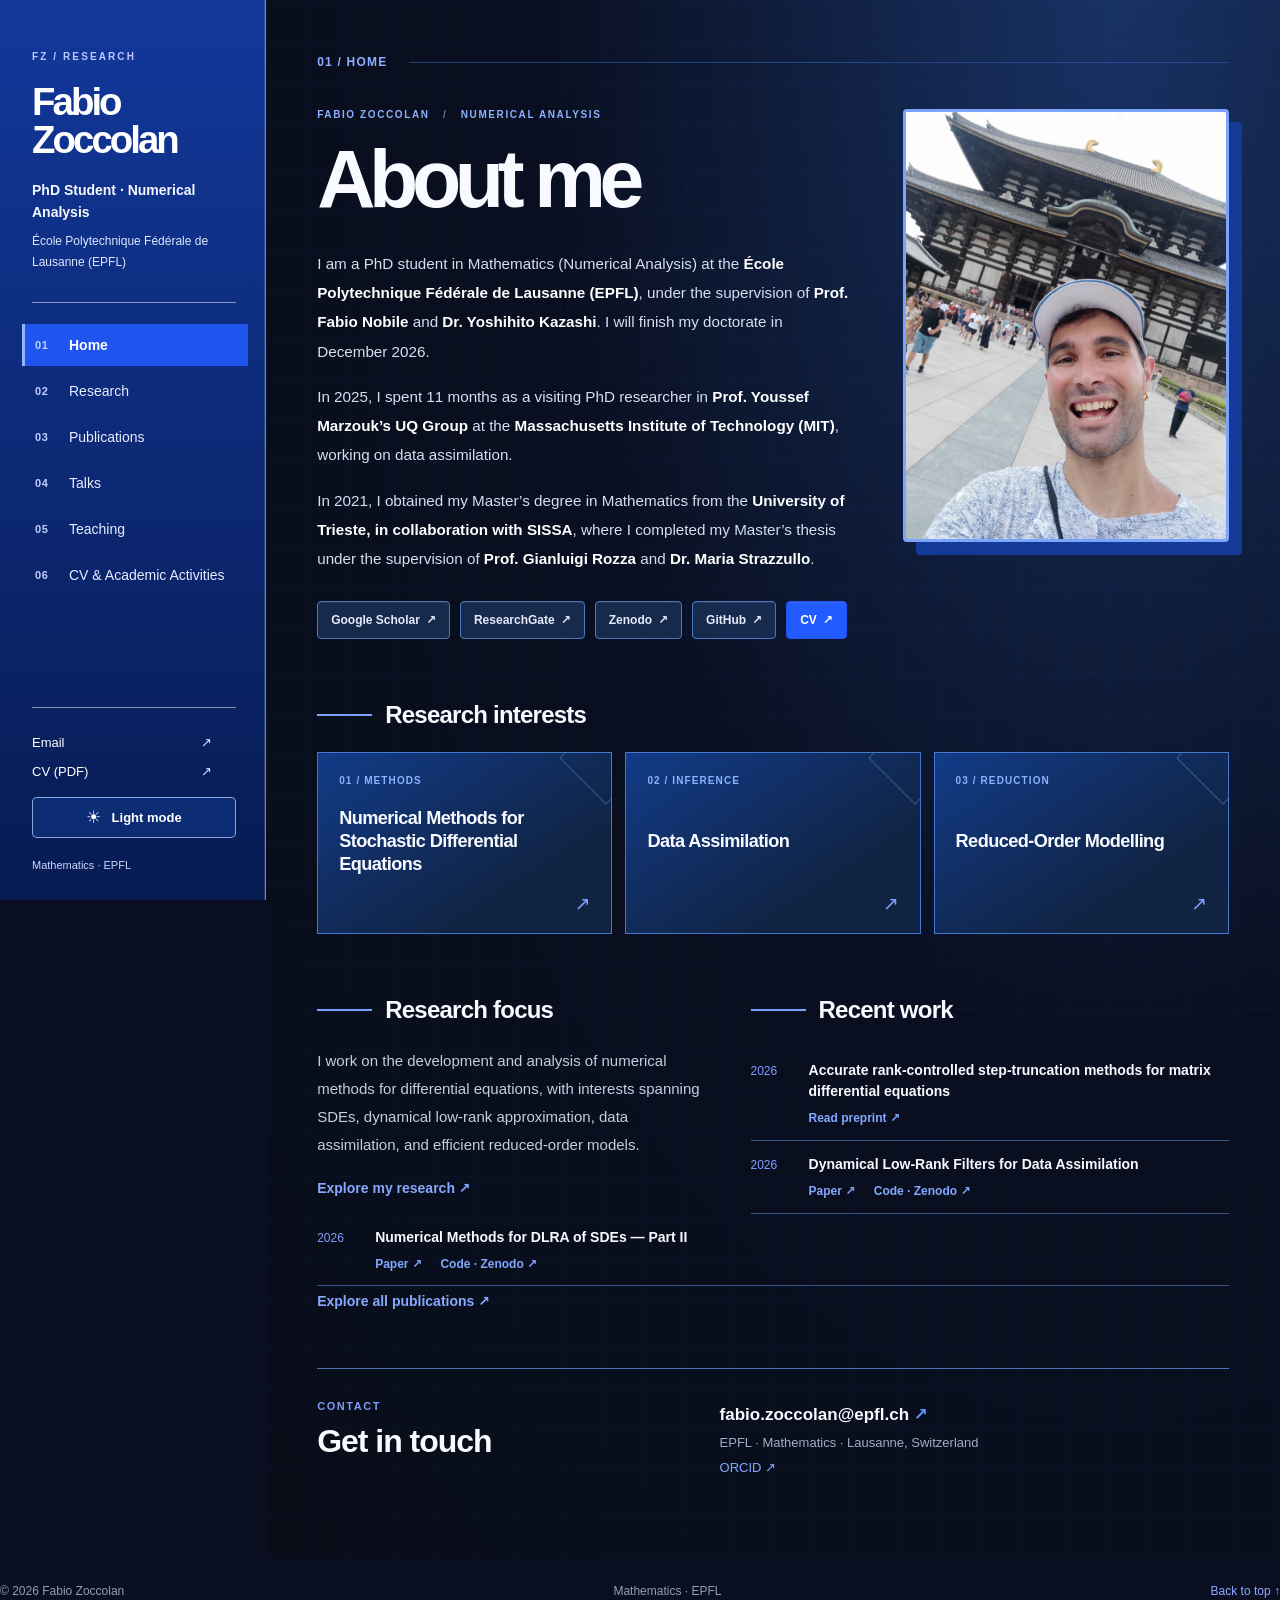
==== commit 601cb1f4: "Update recent entry in index.html" ====
--- a/index.html
+++ b/index.html
@@ -113,7 +113,7 @@
 </div>
 <div class="recent-entry"><span>2026</span><div><strong>Dynamical Low-Rank Filters for Data Assimilation</strong><a class="resource-chip" href="https://arxiv.org/abs/2607.27432" rel="noopener noreferrer" target="_blank">Paper <span aria-hidden="true">↗</span></a> <a class="resource-chip" href="https://doi.org/10.5281/zenodo.23342050" rel="noopener noreferrer" target="_blank">Code · Zenodo <span aria-hidden="true">↗</span></a></div></div>
 </div>
-  
+</div>
 <div class="recent-entry">
   <span>2026</span>
   <div>
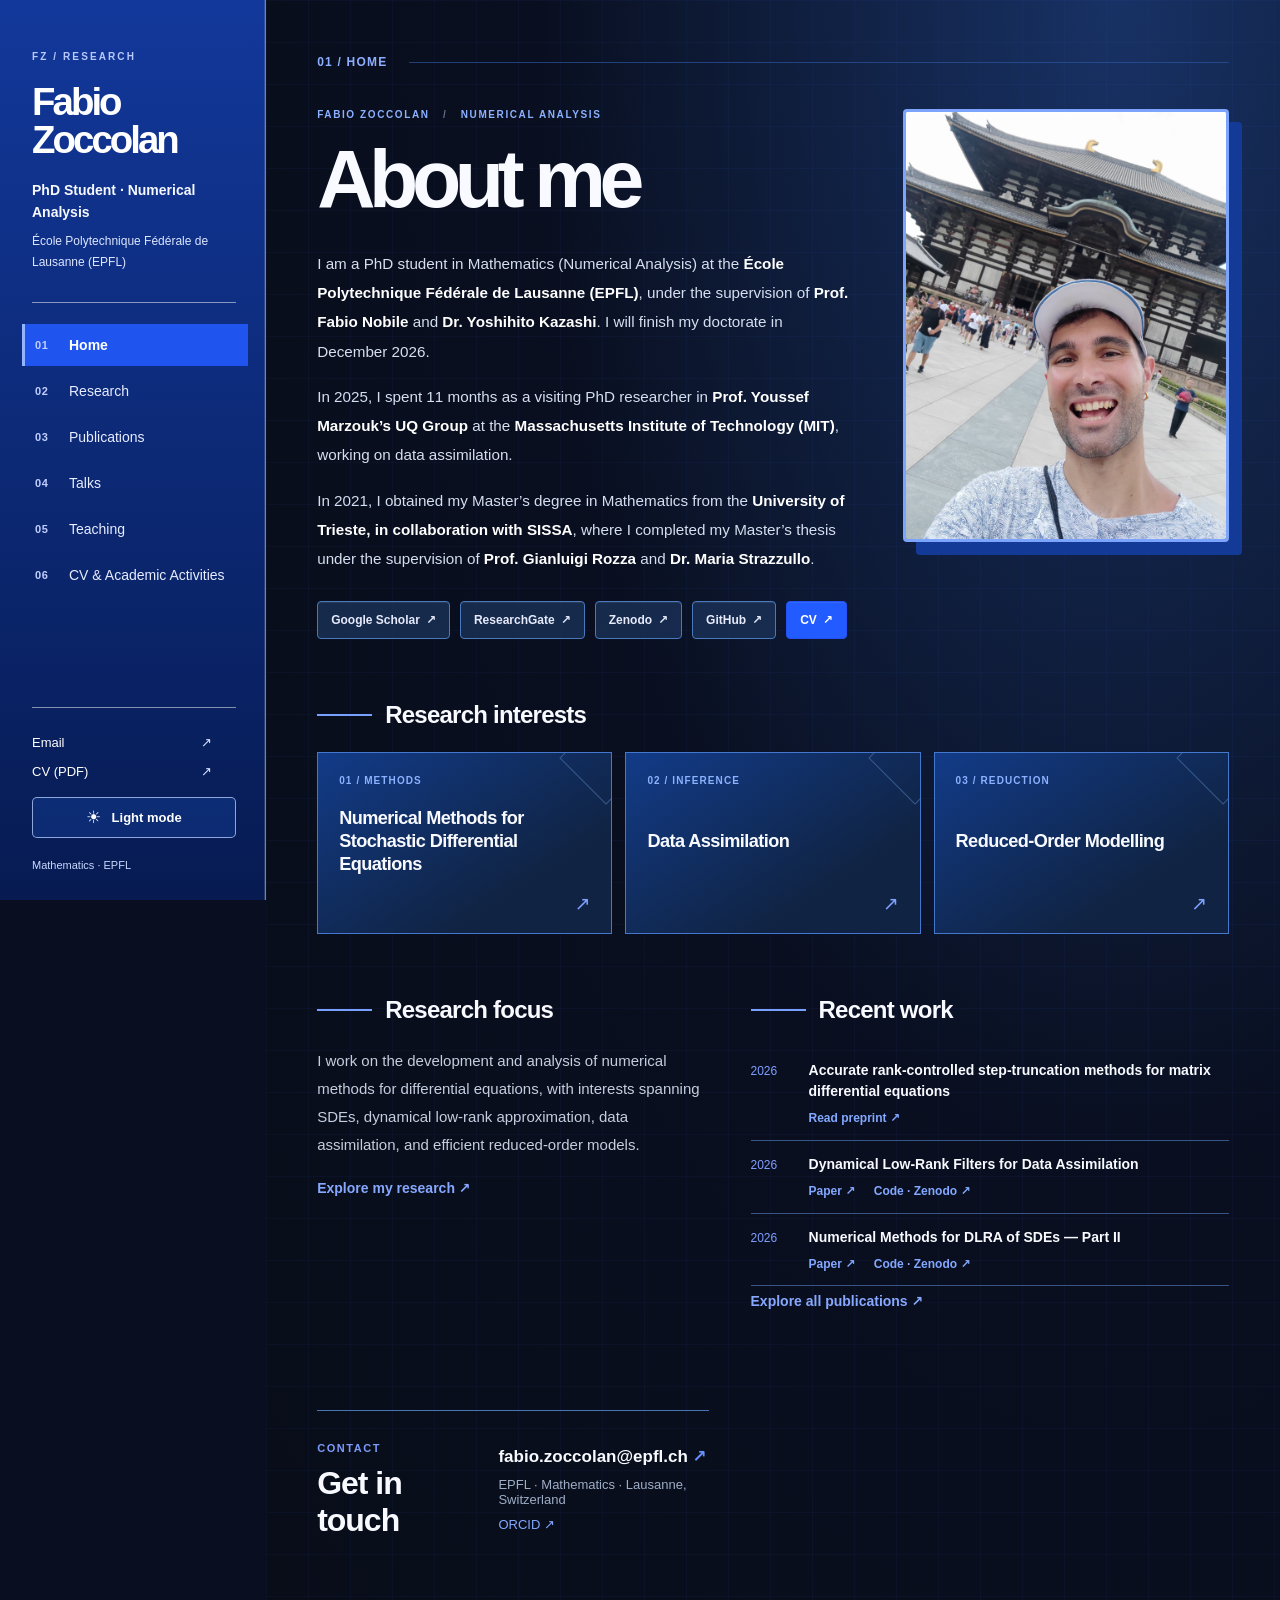
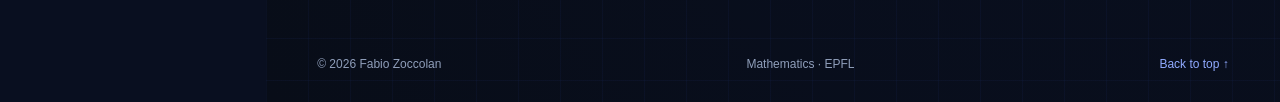
==== commit 91fb1ef5: "Fix HTML structure by removing redundant divs Removed extra closing div tags in the recent entries s" ====
--- a/index.html
+++ b/index.html
@@ -112,8 +112,6 @@
   </div>
 </div>
 <div class="recent-entry"><span>2026</span><div><strong>Dynamical Low-Rank Filters for Data Assimilation</strong><a class="resource-chip" href="https://arxiv.org/abs/2607.27432" rel="noopener noreferrer" target="_blank">Paper <span aria-hidden="true">↗</span></a> <a class="resource-chip" href="https://doi.org/10.5281/zenodo.23342050" rel="noopener noreferrer" target="_blank">Code · Zenodo <span aria-hidden="true">↗</span></a></div></div>
-</div>
-</div>
 <div class="recent-entry">
   <span>2026</span>
   <div>
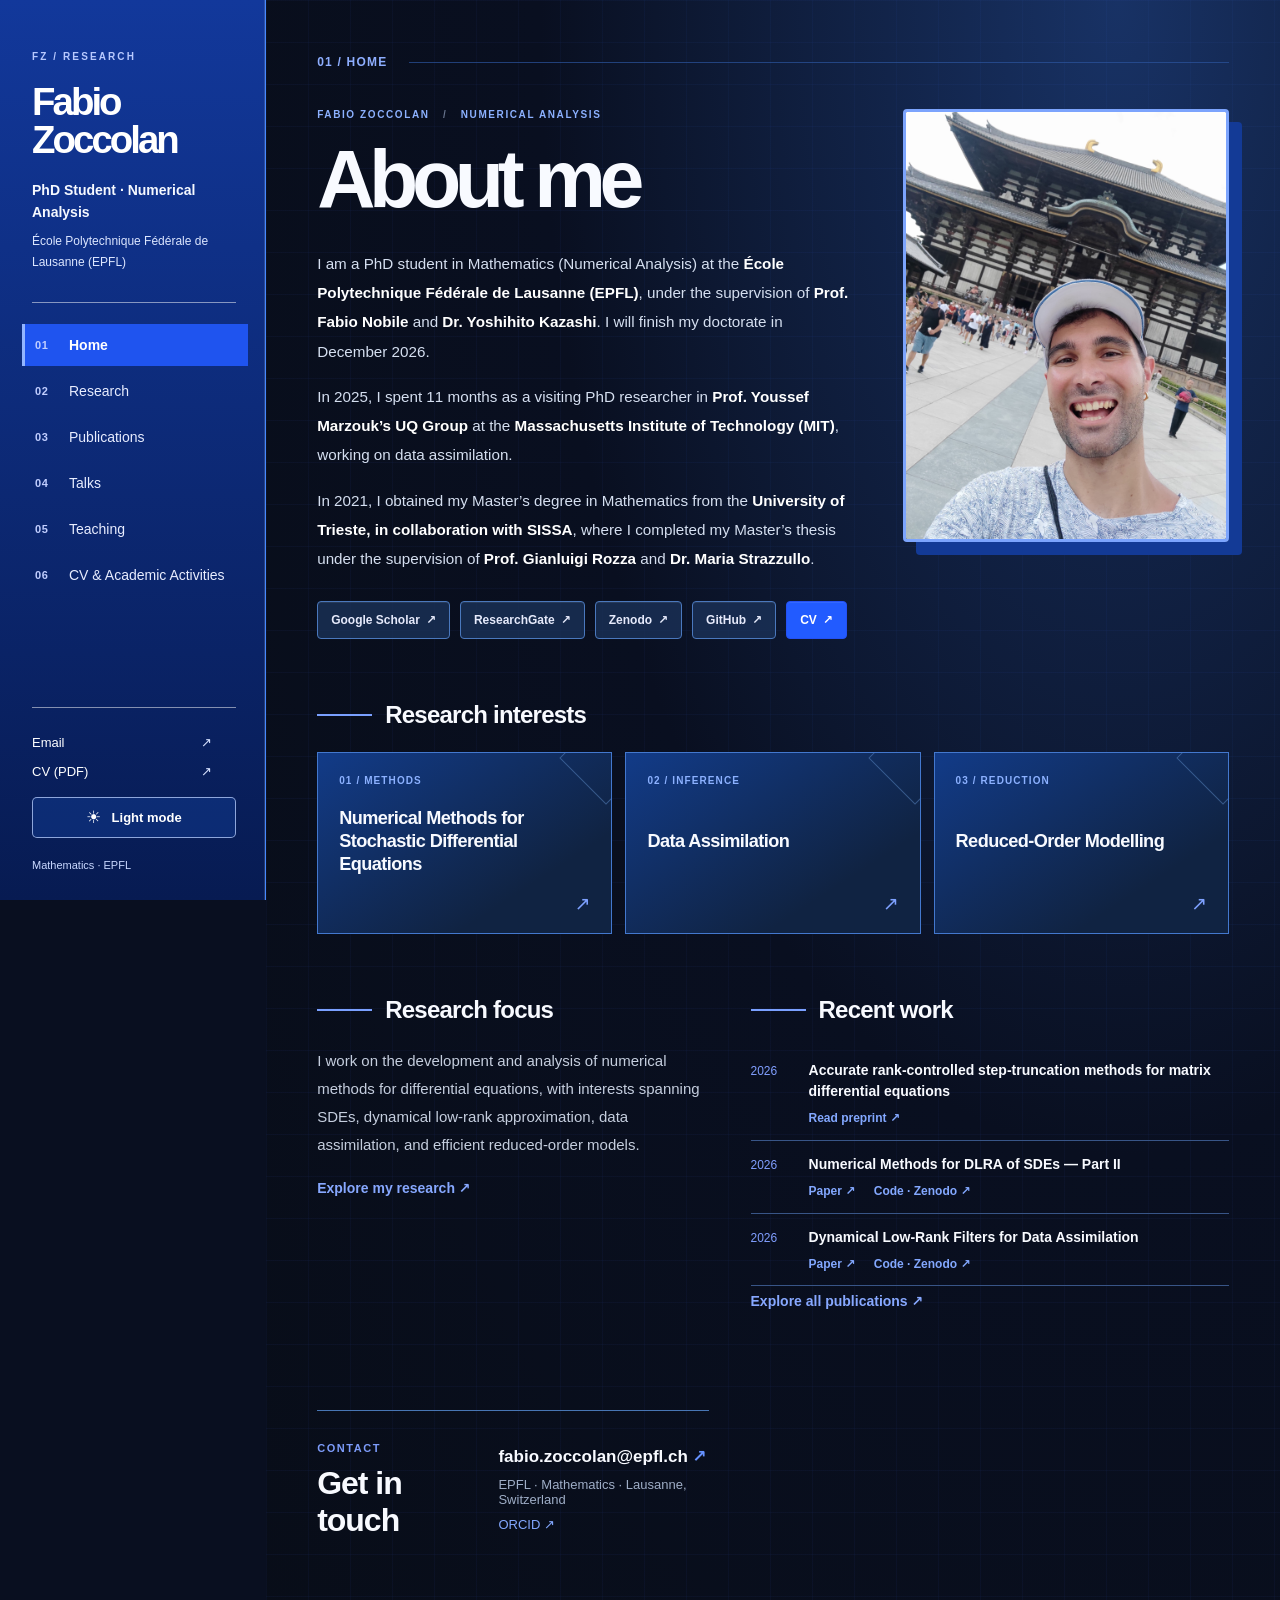
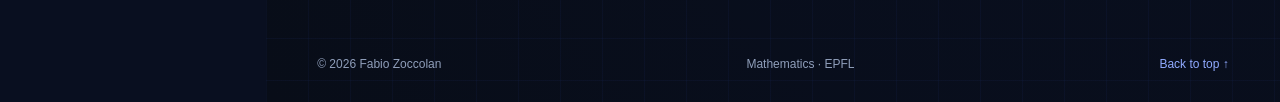
==== commit e3452ead: "Revise recent work section in index.html Updated recent work section with new entries and improved f" ====
--- a/index.html
+++ b/index.html
@@ -93,47 +93,79 @@
 <p>I work on the development and analysis of numerical methods for differential equations, with interests spanning SDEs, dynamical low-rank approximation, data assimilation, and efficient reduced-order models.</p>
 <a class="text-action" href="research.html">Explore my research <span aria-hidden="true">↗</span></a>
 </div>
+
+
+
 <div class="home-feature recent-work">
-<div class="mini-heading"><span class="mini-line"></span><h2>Recent work</h2></div>
+  <div class="mini-heading">
+    <span class="mini-line"></span>
+    <h2>Recent work</h2>
+  </div>
 
-<div class="recent-entry">
-  <span>2026</span>
-  <div>
-    <strong>
-      Accurate rank-controlled step-truncation methods
-      for matrix differential equations
-    </strong>
-    <a class="resource-chip"
-       href="https://arxiv.org/abs/2611.29710"
-       target="_blank"
-       rel="noopener noreferrer">
-      Read preprint <span aria-hidden="true">↗</span>
-    </a>
+  <!-- Paper 1: November 2026 -->
+  <div class="recent-entry">
+    <span>2026</span>
+    <div>
+      <strong>
+        Accurate rank-controlled step-truncation methods
+        for matrix differential equations
+      </strong>
+      <a class="resource-chip"
+         href="https://arxiv.org/abs/2611.29710"
+         target="_blank"
+         rel="noopener noreferrer">
+        Read preprint <span aria-hidden="true">↗</span>
+      </a>
+    </div>
   </div>
+
+  <!-- Paper 2: September 2026 -->
+  <div class="recent-entry">
+    <span>2026</span>
+    <div>
+      <strong>Numerical Methods for DLRA of SDEs — Part II</strong>
+      <a class="resource-chip"
+         href="https://arxiv.org/abs/2609.20317"
+         target="_blank"
+         rel="noopener noreferrer">
+        Paper <span aria-hidden="true">↗</span>
+      </a>
+      <a class="resource-chip"
+         href="https://doi.org/10.5281/zenodo.23344557"
+         target="_blank"
+         rel="noopener noreferrer">
+        Code · Zenodo <span aria-hidden="true">↗</span>
+      </a>
+    </div>
+  </div>
+
+  <!-- Paper 3: July 2026 -->
+  <div class="recent-entry">
+    <span>2026</span>
+    <div>
+      <strong>Dynamical Low-Rank Filters for Data Assimilation</strong>
+      <a class="resource-chip"
+         href="https://arxiv.org/abs/2607.27432"
+         target="_blank"
+         rel="noopener noreferrer">
+        Paper <span aria-hidden="true">↗</span>
+      </a>
+      <a class="resource-chip"
+         href="https://doi.org/10.5281/zenodo.23342050"
+         target="_blank"
+         rel="noopener noreferrer">
+        Code · Zenodo <span aria-hidden="true">↗</span>
+      </a>
+    </div>
+  </div>
+
+  <!-- Link to all publications -->
+  <a class="text-action" href="publications.html">
+    Explore all publications <span aria-hidden="true">↗</span>
+  </a>
 </div>
-<div class="recent-entry"><span>2026</span><div><strong>Dynamical Low-Rank Filters for Data Assimilation</strong><a class="resource-chip" href="https://arxiv.org/abs/2607.27432" rel="noopener noreferrer" target="_blank">Paper <span aria-hidden="true">↗</span></a> <a class="resource-chip" href="https://doi.org/10.5281/zenodo.23342050" rel="noopener noreferrer" target="_blank">Code · Zenodo <span aria-hidden="true">↗</span></a></div></div>
-<div class="recent-entry">
-  <span>2026</span>
-  <div>
-    <strong>Numerical Methods for DLRA of SDEs — Part II</strong>
-    <a class="resource-chip"
-       href="https://arxiv.org/abs/2609.20317"
-       target="_blank"
-       rel="noopener noreferrer">
-      Paper <span aria-hidden="true">↗</span>
-    </a>
-    <a class="resource-chip"
-       href="https://doi.org/10.5281/zenodo.23344557"
-       target="_blank"
-       rel="noopener noreferrer">
-      Code · Zenodo <span aria-hidden="true">↗</span>
-    </a>
-  </div>
-</div>
-<a class="text-action" href="publications.html">
-  Explore all publications <span aria-hidden="true">↗</span>
-</a>
-</div>
+
+  
 <div aria-labelledby="contact-title" class="contact-block">
 <div><span class="contact-label">CONTACT</span><h2 id="contact-title">Get in touch</h2></div>
 <div class="contact-details"><a href="mailto:fabio.zoccolan@epfl.ch">fabio.zoccolan@epfl.ch <span aria-hidden="true">↗</span></a><p>EPFL · Mathematics · Lausanne, Switzerland</p><p class="contact-small"><a href="https://orcid.org/0000-0002-5845-8415" rel="noopener noreferrer" target="_blank">ORCID<span aria-hidden="true"> ↗</span></a></p></div>
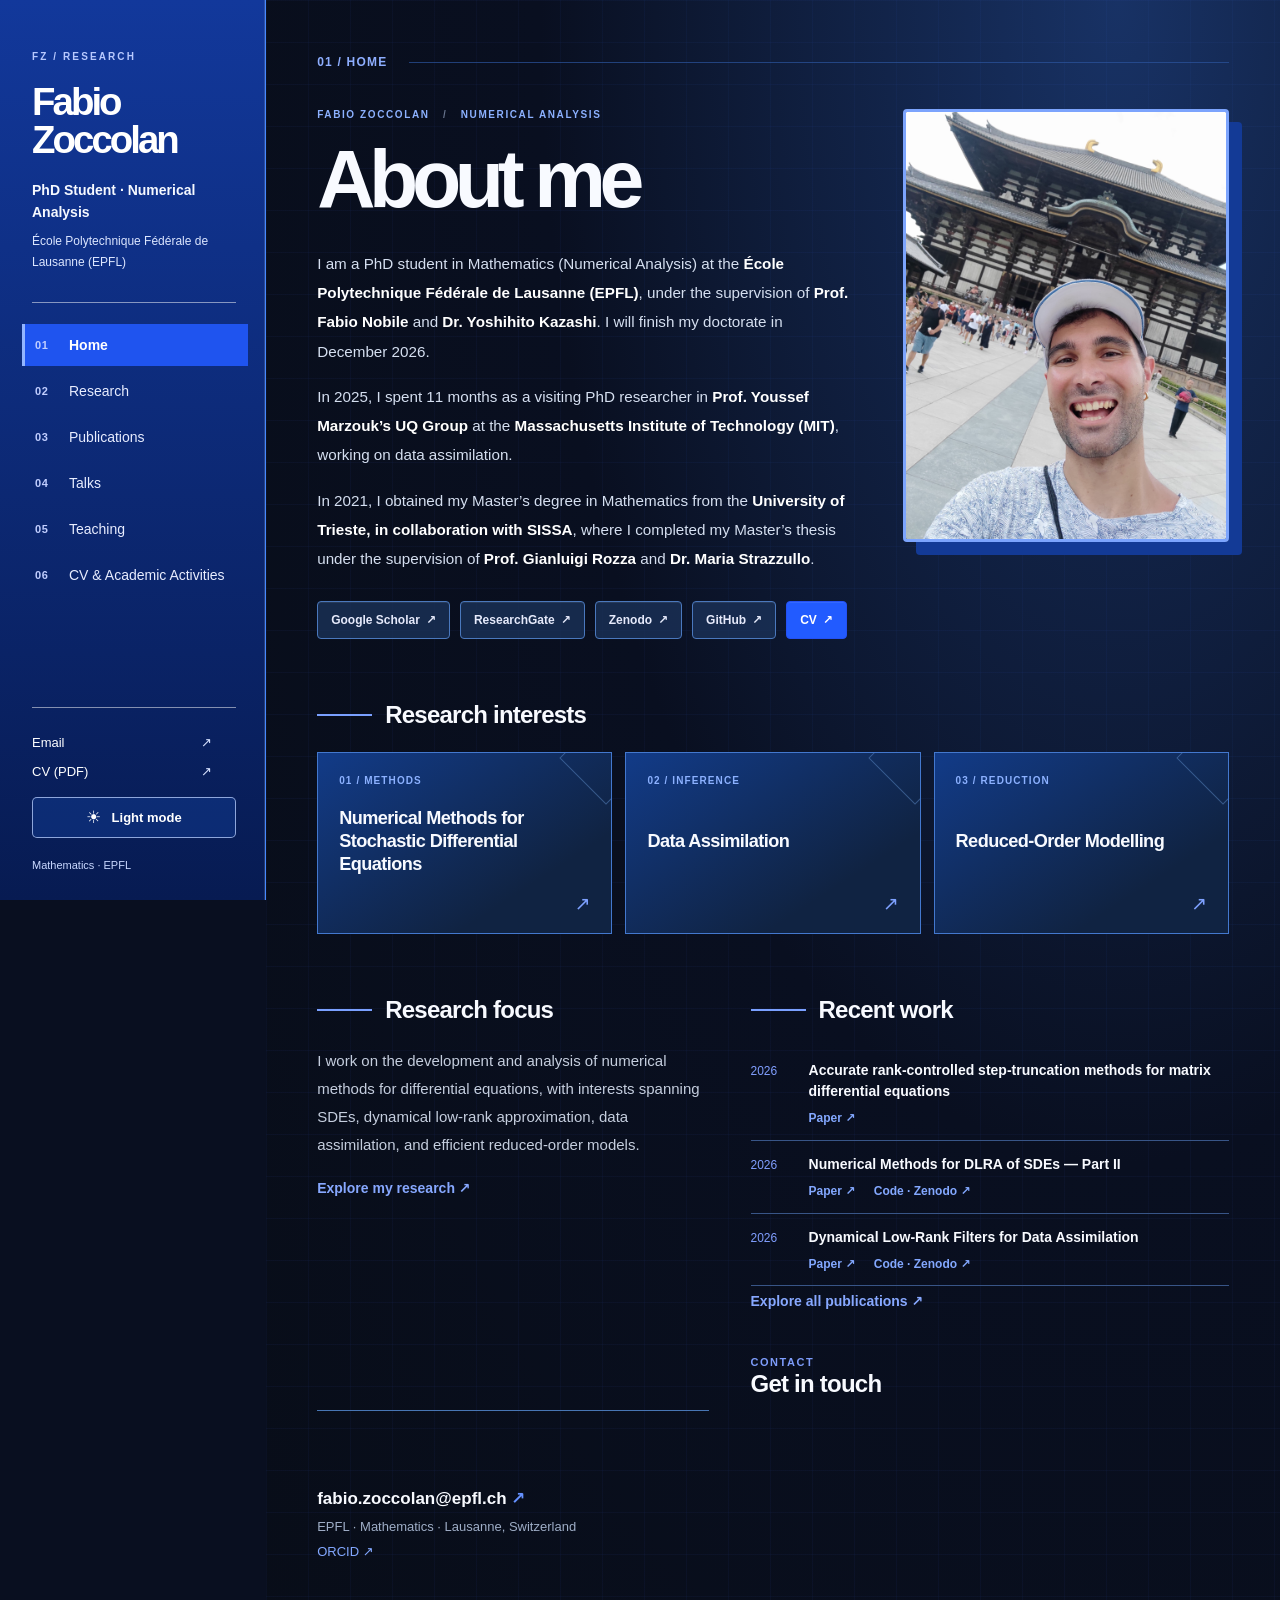
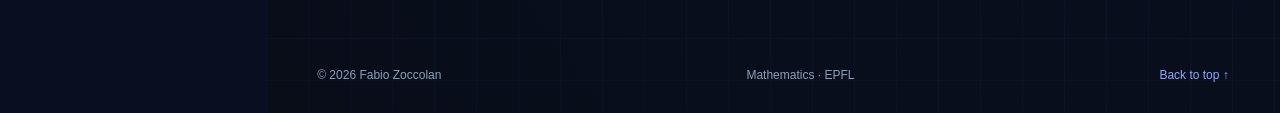
==== commit 66400abd: "Update contact information and link text" ====
--- a/index.html
+++ b/index.html
@@ -114,7 +114,7 @@
          href="https://arxiv.org/abs/2611.29710"
          target="_blank"
          rel="noopener noreferrer">
-        Read preprint <span aria-hidden="true">↗</span>
+        Paper <span aria-hidden="true">↗</span>
       </a>
     </div>
   </div>
@@ -166,7 +166,7 @@
 </div>
 
   
-<div aria-labelledby="contact-title" class="contact-block">
+<div aria-labelledby="contact-title" class="contact-block"></div>
 <div><span class="contact-label">CONTACT</span><h2 id="contact-title">Get in touch</h2></div>
 <div class="contact-details"><a href="mailto:fabio.zoccolan@epfl.ch">fabio.zoccolan@epfl.ch <span aria-hidden="true">↗</span></a><p>EPFL · Mathematics · Lausanne, Switzerland</p><p class="contact-small"><a href="https://orcid.org/0000-0002-5845-8415" rel="noopener noreferrer" target="_blank">ORCID<span aria-hidden="true"> ↗</span></a></p></div>
 </div>
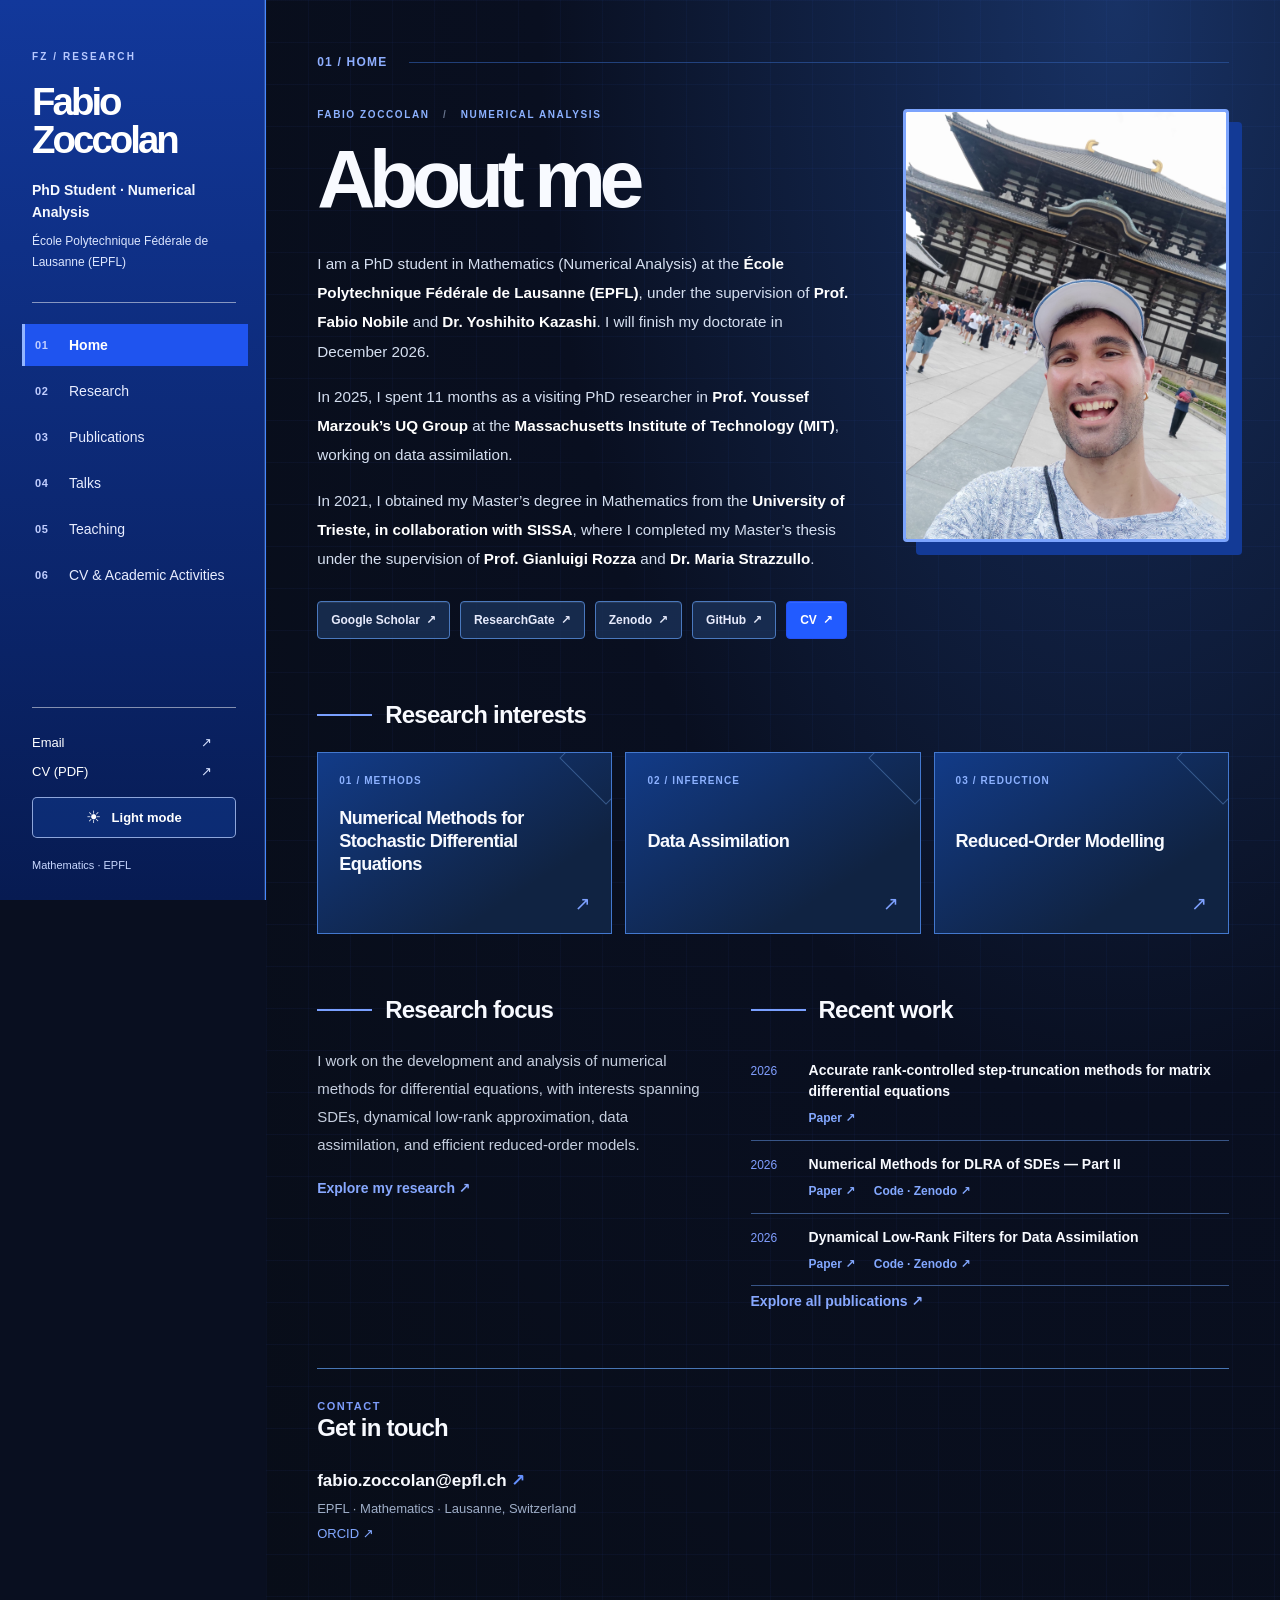
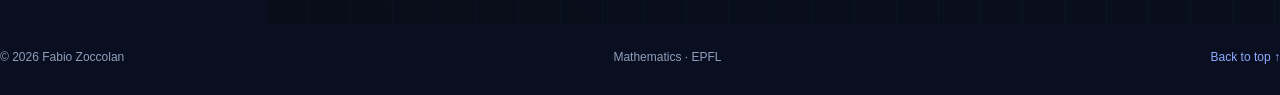
==== commit 7c955b68: "Fix HTML structure by closing div tags" ====
--- a/index.html
+++ b/index.html
@@ -165,7 +165,8 @@
   </a>
 </div>
 
-  
+</div>
+</div>
 <div aria-labelledby="contact-title" class="contact-block"></div>
 <div><span class="contact-label">CONTACT</span><h2 id="contact-title">Get in touch</h2></div>
 <div class="contact-details"><a href="mailto:fabio.zoccolan@epfl.ch">fabio.zoccolan@epfl.ch <span aria-hidden="true">↗</span></a><p>EPFL · Mathematics · Lausanne, Switzerland</p><p class="contact-small"><a href="https://orcid.org/0000-0002-5845-8415" rel="noopener noreferrer" target="_blank">ORCID<span aria-hidden="true"> ↗</span></a></p></div>
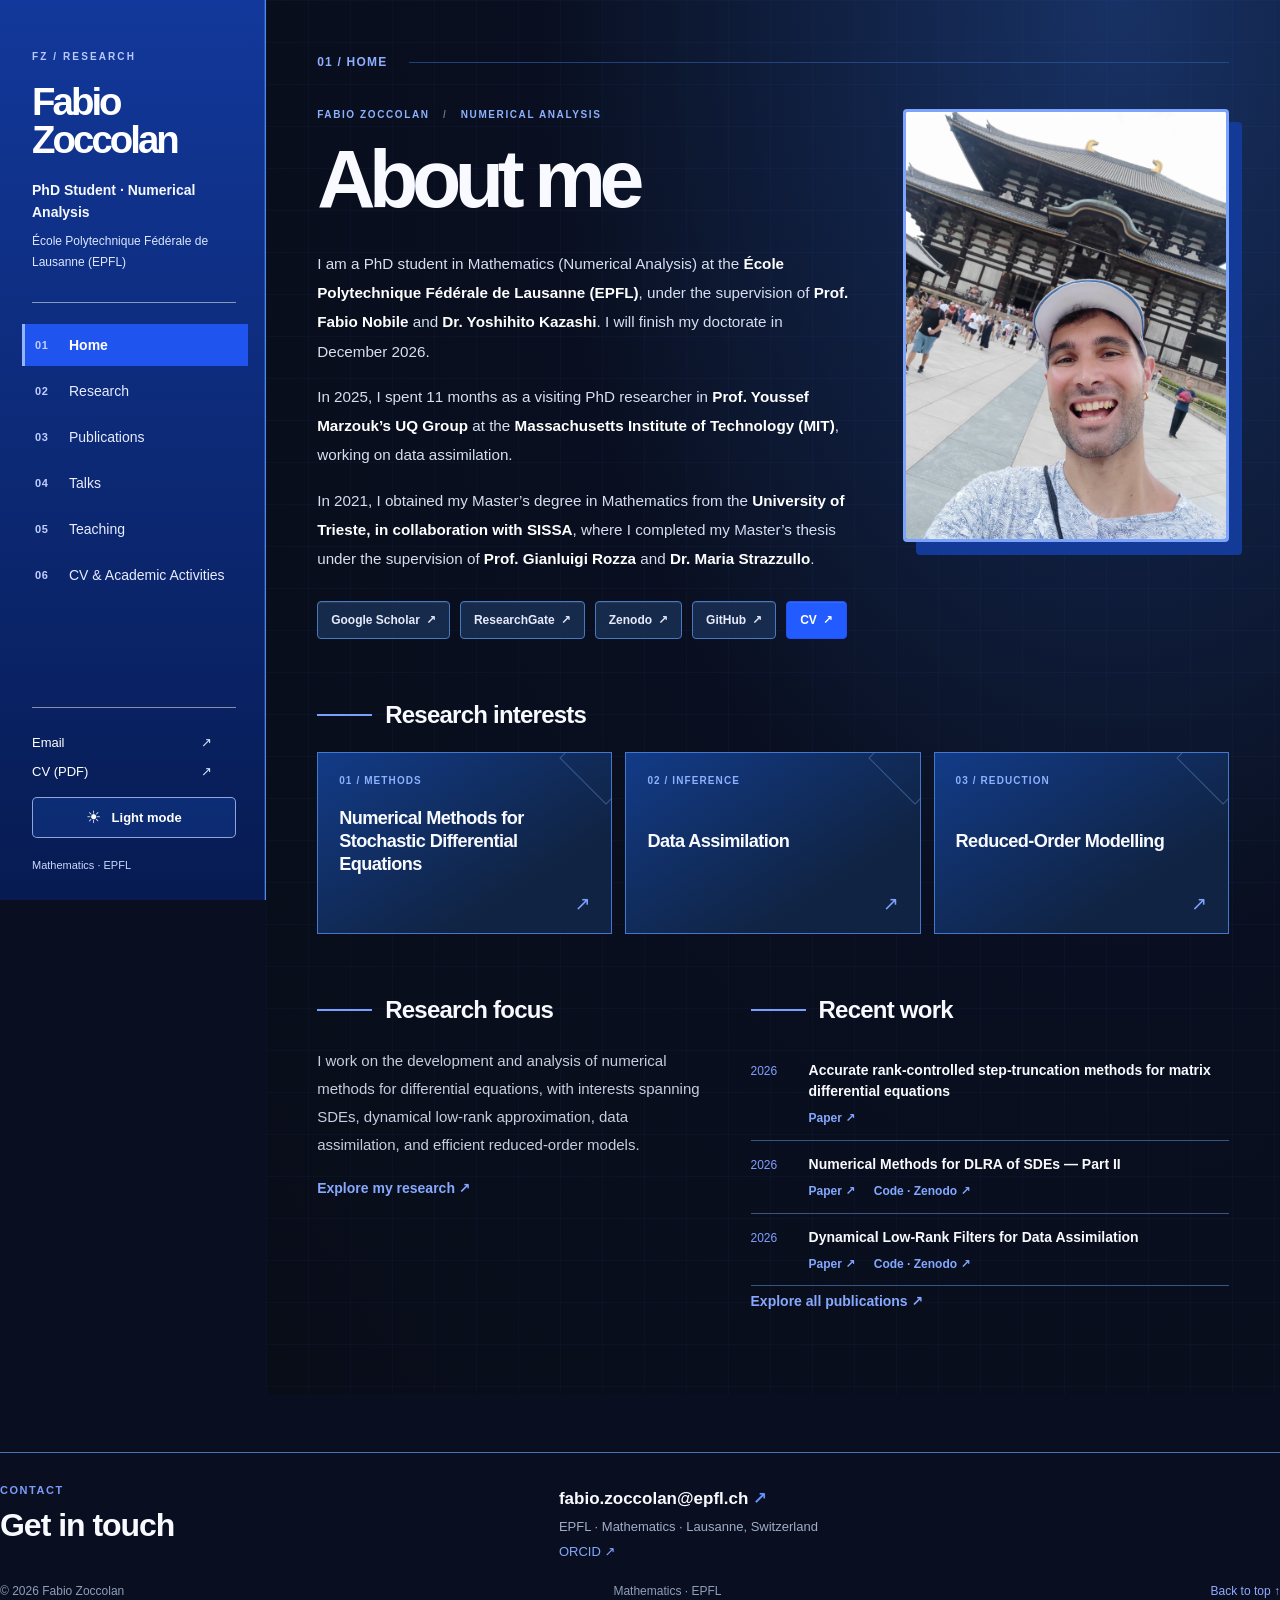
==== commit bc7f8263: "Add contact section to index.html" ====
--- a/index.html
+++ b/index.html
@@ -164,10 +164,10 @@
     Explore all publications <span aria-hidden="true">↗</span>
   </a>
 </div>
-
 </div>
 </div>
-<div aria-labelledby="contact-title" class="contact-block"></div>
+</div>
+<div aria-labelledby="contact-title" class="contact-block">
 <div><span class="contact-label">CONTACT</span><h2 id="contact-title">Get in touch</h2></div>
 <div class="contact-details"><a href="mailto:fabio.zoccolan@epfl.ch">fabio.zoccolan@epfl.ch <span aria-hidden="true">↗</span></a><p>EPFL · Mathematics · Lausanne, Switzerland</p><p class="contact-small"><a href="https://orcid.org/0000-0002-5845-8415" rel="noopener noreferrer" target="_blank">ORCID<span aria-hidden="true"> ↗</span></a></p></div>
 </div>
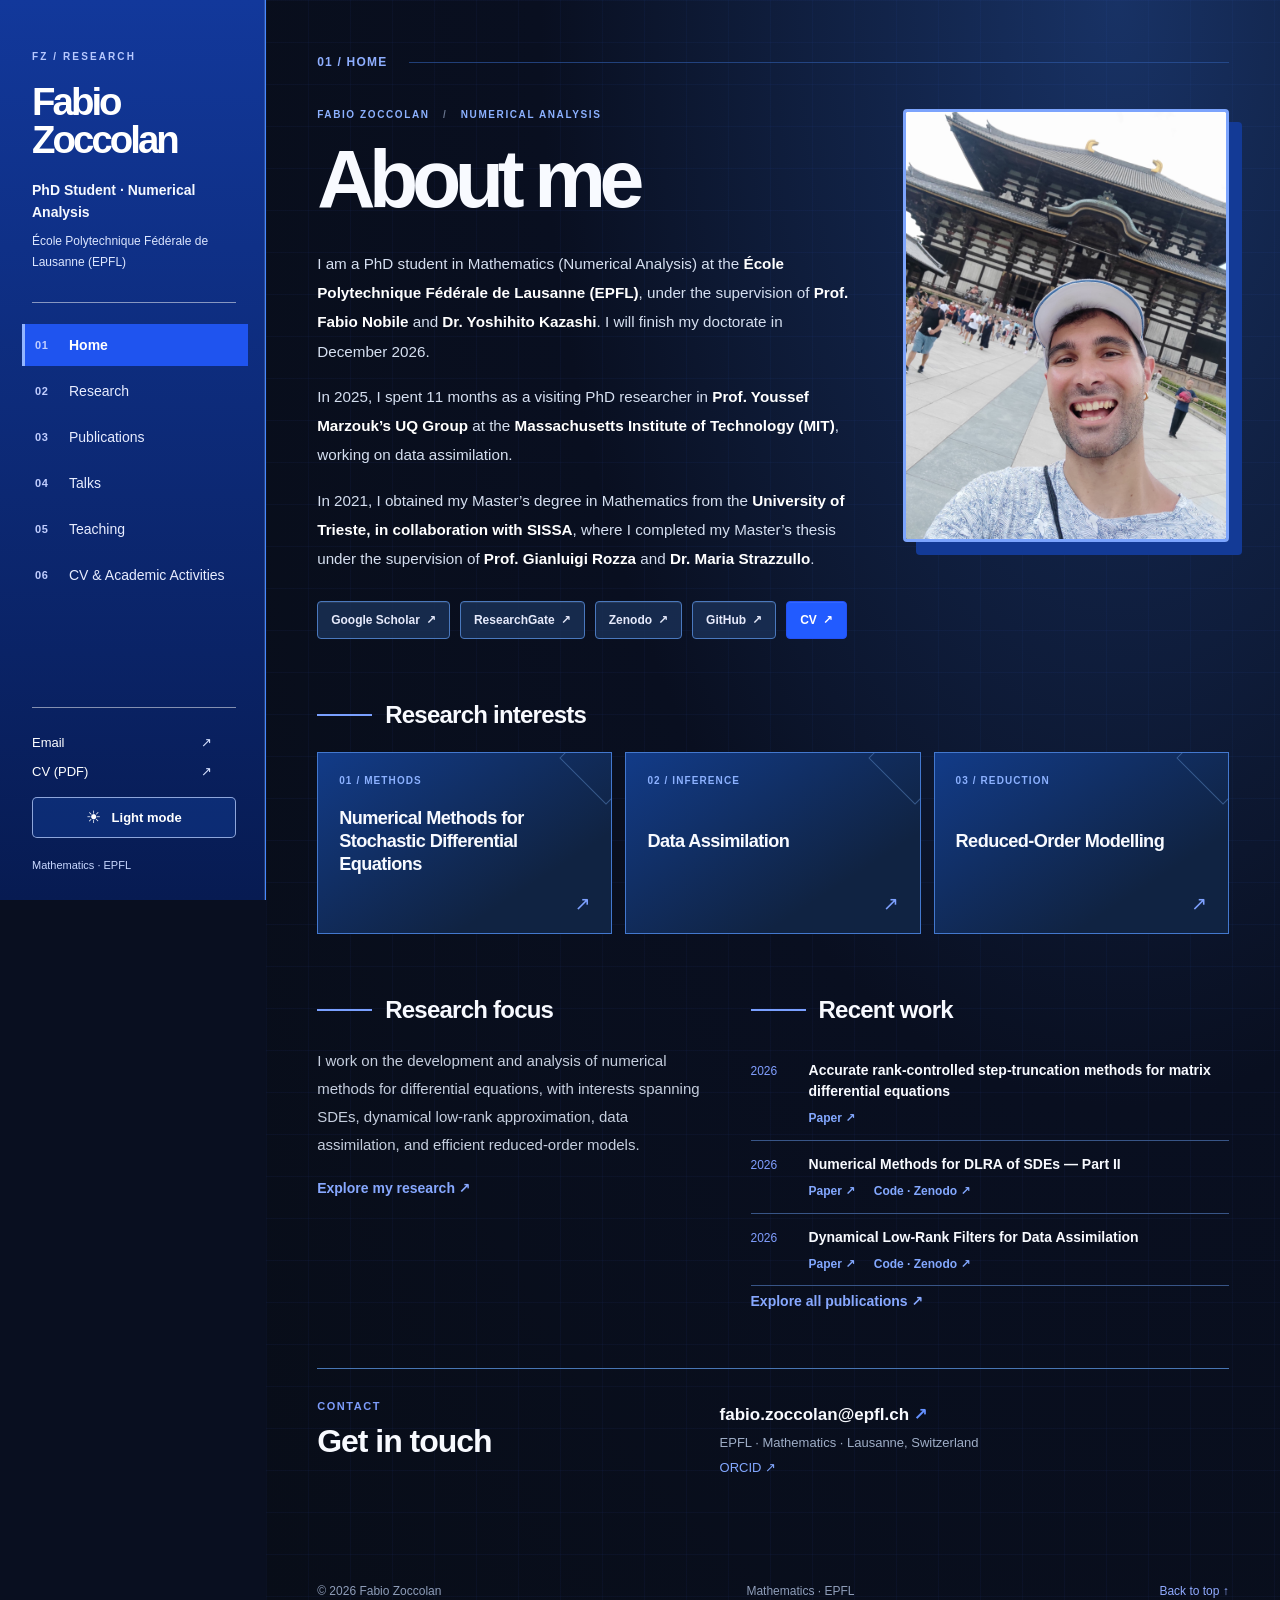
==== commit b6ee7617: "Clean up HTML by removing extra closing divs Removed unnecessary closing div tags before the contact" ====
--- a/index.html
+++ b/index.html
@@ -165,8 +165,6 @@
   </a>
 </div>
 </div>
-</div>
-</div>
 <div aria-labelledby="contact-title" class="contact-block">
 <div><span class="contact-label">CONTACT</span><h2 id="contact-title">Get in touch</h2></div>
 <div class="contact-details"><a href="mailto:fabio.zoccolan@epfl.ch">fabio.zoccolan@epfl.ch <span aria-hidden="true">↗</span></a><p>EPFL · Mathematics · Lausanne, Switzerland</p><p class="contact-small"><a href="https://orcid.org/0000-0002-5845-8415" rel="noopener noreferrer" target="_blank">ORCID<span aria-hidden="true"> ↗</span></a></p></div>
